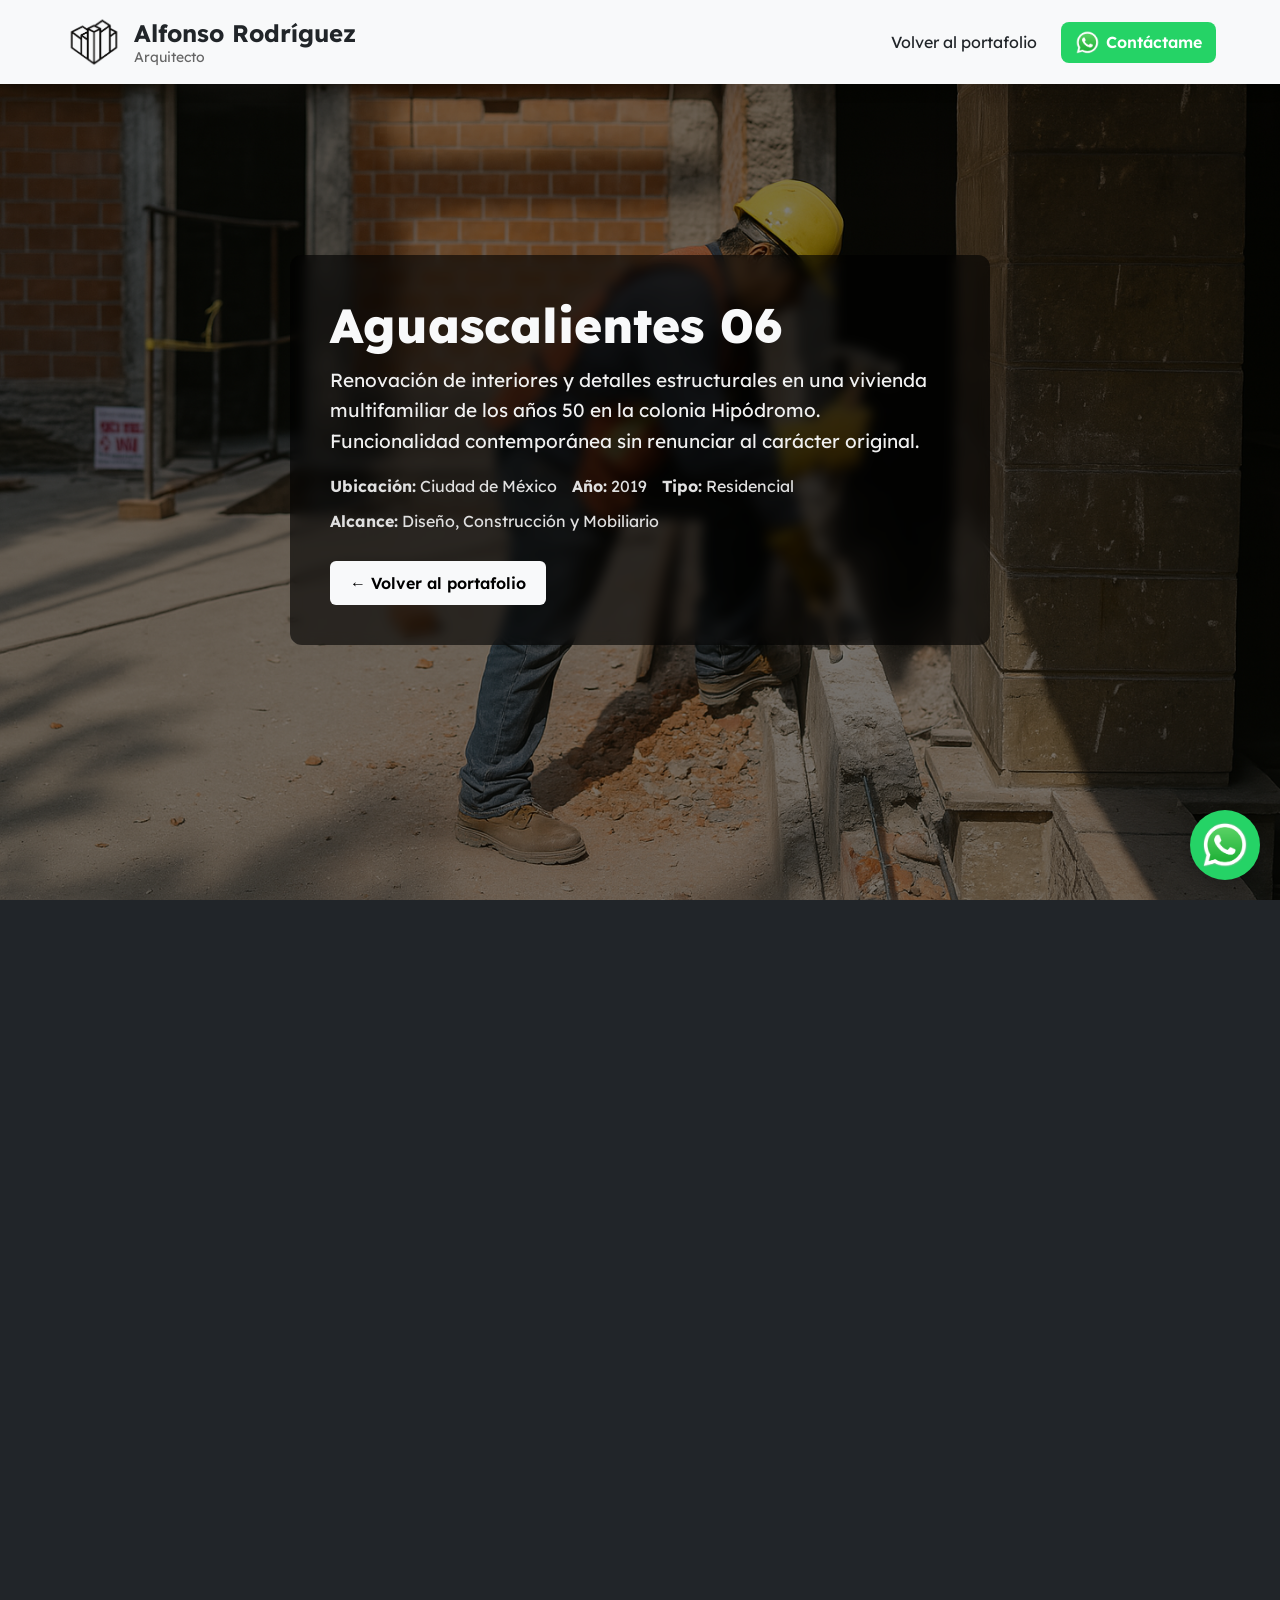
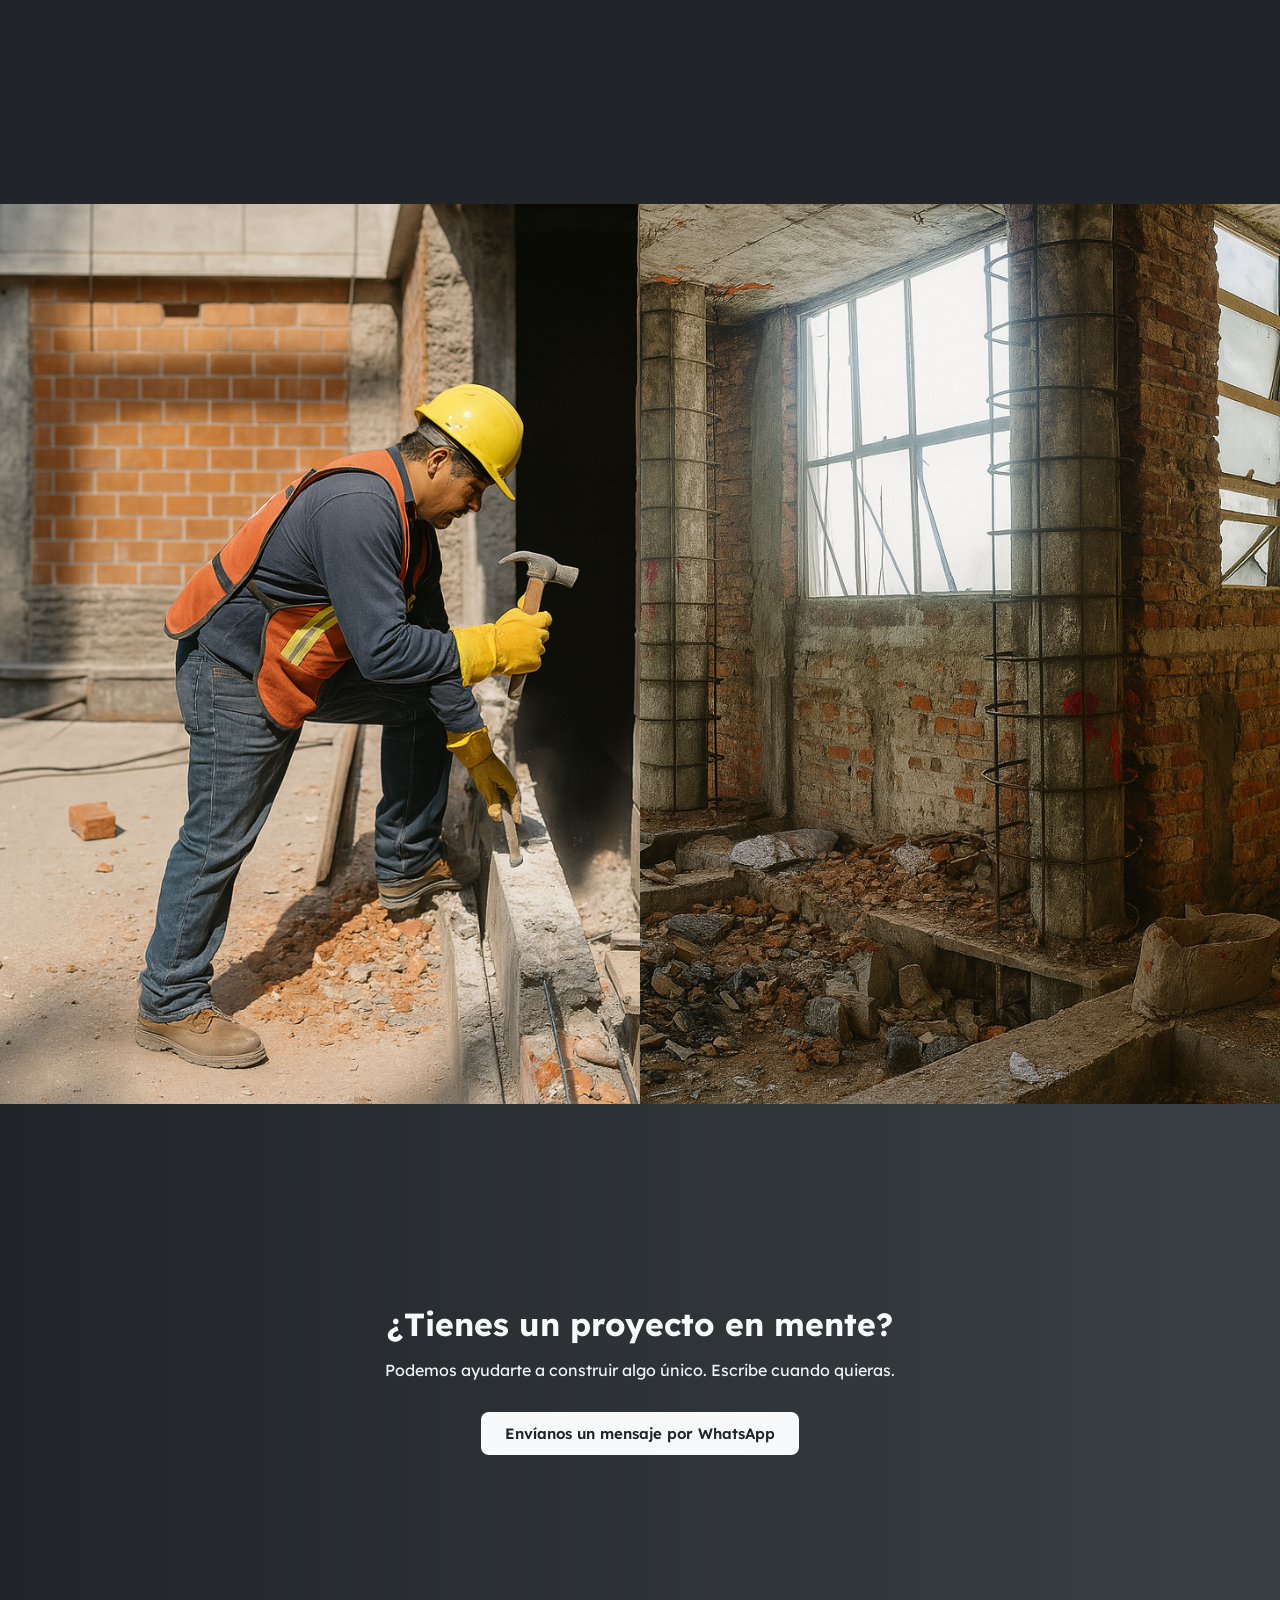
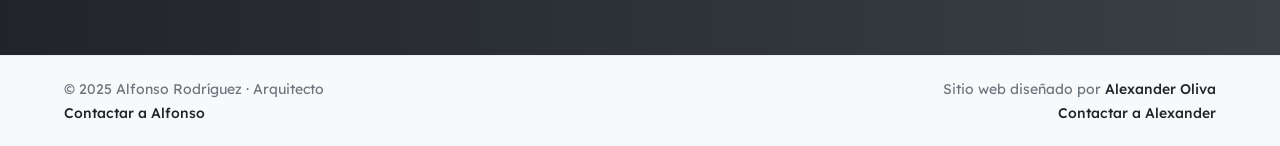
==== proyectos/aguascalientes06.html @ bf8546cd "Actualizacion 3 proyectos + cambio foto" ====
<!DOCTYPE html>
<html lang="es">
<head>
    <meta charset="UTF-8">
    <meta name="viewport" content="width=device-width, initial-scale=1.0">
    <title>Alfonso Rodríguez | Portafolio</title>
    <link rel="preconnect" href="https://fonts.googleapis.com">
    <link rel="preconnect" href="https://fonts.gstatic.com" crossorigin>
    <link href="https://fonts.googleapis.com/css2?family=Lexend:wght@100..900&display=swap" rel="stylesheet">
    <link rel="stylesheet" href="../styles.css">
    <link rel="icon" href="../img/logo.png">
    <meta property="og:image" content="https://alfonsorodriguez.netlify.app/img/amsterdam169_og.png">
    <link rel="icon" href="../img/logo.jpg" type="image/jpg">
</head>

<body>
    <header class="header">
        <div class="header__logo">
            <img src="../img/logo.png" alt="Logotipo" class="logo__img">
            <div class="header__logotxt">
                <h3 class="header__nombre">Alfonso Rodríguez</h3>
                <p class="header__puesto">Arquitecto</p>
            </div>
        </div>

        <button class="nav__toggle" aria-label="Abrir menú">☰</button>
        <div class="nav__overlay"></div>

        <nav class="nav">
            <button class="nav__close" aria-label="Cerrar menú">×</button>

            <a href="../index.html" class="nav__enlace">Volver al portafolio</a>
            <a href="https://wa.me/525566982409?text=Hola%2C%20Alfonso.%20Estoy%20interesado%20en%20tus%20servicios%20arquitect%C3%B3nicos%20y%20quisiera%20saber%20m%C3%A1s" target="_blank" class="nav__enlace nav__enlace--whatsapp">
                <img class="nav__whatsapp" src="../img/whatsapp.webp" alt="Logo Whatsapp">
                Contáctame
            </a>
        </nav>
    </header>

    <main class="nombreproyecto" style="background-image: url('../img/proyectos/aguascalientes06.png'); background-size: cover; background-position: center;">
        <div class="nombreproyecto__overlay"></div>

        <div class="nombreproyecto__contenido">
            <div class="nombreproyecto__txt">
            <h1 class="nombreproyecto__h1">Aguascalientes 06</h1>
            <p class="nombreproyecto__intro">
                Renovación de interiores y detalles estructurales en una vivienda multifamiliar de los años 50 en la colonia Hipódromo. Funcionalidad contemporánea sin renunciar al carácter original.
            </p>
            <div class="nombreproyecto__info">
                <span><strong>Ubicación:</strong> Ciudad de México</span>
                <span><strong>Año:</strong> 2019</span>
                <span><strong>Tipo:</strong> Residencial</span>
                <span><strong>Alcance:</strong> Diseño, Construcción y Mobiliario</span>
            </div>
            <a href="../index.html" class="nombreproyecto__btn">← Volver al portafolio</a>
            </div>
        </div>
        </main>

        <section class="mapa">
        <iframe class="mapa__frame" src="https://www.google.com/maps/embed?pb=!1m18!1m12!1m3!1d3763.0128495196324!2d-99.16900062415662!3d19.412021641356263!2m3!1f0!2f0!3f0!3m2!1i1024!2i768!4f13.1!3m3!1m2!1s0x85d1ff3e2c5e8ef1%3A0x8a8b8dd85778945a!2sCalle%20de%20Aguascalientes%206%2C%20Hip%C3%B3dromo%2C%20Cuauht%C3%A9moc%2C%2006100%20CDMX!5e0!3m2!1ses!2smx!4v1753591205629!5m2!1ses!2smx" width="600" height="450" style="border:0;" allowfullscreen="" loading="lazy" referrerpolicy="no-referrer-when-downgrade"></iframe>
        </section>

        <section class="galeria">
        <img src="../img/proyectos/aguascalientes06.png" alt="Vista principal de Aguascalientes 06" class="galeria__img">
        <img src="../img/proyectos/aguascalientes06/aguascalientes06-1.png" alt="Interior Aguascalientes 06" class="galeria__img">
    </section>

    <section class="cta animar-scroll">
        <h2 class="cta__titulo">¿Tienes un proyecto en mente?</h2>
        <p class="cta__subtitulo">Podemos ayudarte a construir algo único. Escribe cuando quieras.</p>
        <a href="https://wa.me/525566982409?text=Hola%2C%20Alfonso.%20Estoy%20interesado%20en%20tus%20servicios%20arquitect%C3%B3nicos%20y%20quisiera%20saber%20m%C3%A1s" target="_blank" class="cta__btn">Envíanos un mensaje por WhatsApp</a>
    </section>

    <footer class="footer">
        <div class="footer__contenido">
            <div class="footer__col">
            <p class="footer__nombre">© 2025 Alfonso Rodríguez · Arquitecto</p>
            <p class="footer__link"><a href="https://wa.me/525566982409" target="_blank">Contactar a Alfonso</a></p>
            </div>
            <div class="footer__col footer__col--autor">
            <p class="footer__autor">Sitio web diseñado por <a href="https://alexander-oliva.com" target="_blank">Alexander Oliva</a></p>
            <p class="footer__link"><a href="https://wa.me/525637185620" target="_blank">Contactar a Alexander</a></p>
            </div>
        </div>
    </footer>

    <a href="https://wa.me/525566982409?text=Hola%2C%20Alfonso.%20Estoy%20interesado%20en%20tus%20servicios%20arquitect%C3%B3nicos%20y%20quisiera%20saber%20m%C3%A1s" target="_blank" class="whatsapp-fijo" aria-label="Contáctame por WhatsApp">
        <img src="../img/whatsapp.webp" alt="Logo Whatsapp" class="whatsapp-icono">
    </a>

    <script src="../app.js"></script>
</body>
---- styles.css ----
:root {
    --colorPrimario: #212529;
    --colorSecundario: #f8f9fa;
    --colorTerciario: #6c757d;
}

* {
    padding: 0;
    margin: 0;
    box-sizing: border-box;
}

body {
    font-family: "Lexend", sans-serif;
    background-color: var(--colorPrimario);
}

/* HEADER */
.header {
    position: fixed;
    top: 0;
    width: 100%;
    background-color: var(--colorSecundario);
    display: flex;
    justify-content: space-between;
    align-items: center;
    padding: 12px 5%;
    box-shadow: 0 4px 16px rgba(0, 0, 0, 0.12);
    z-index: 1000;
}

/* LOGO */
.header__logo {
    display: flex;
    align-items: center;
    gap: 10px;
}

.logo__img {
    width: 60px;
    height: auto;
}

.header__nombre {
    font-size: 16px;
    font-weight: 700;
    color: var(--colorPrimario);
}

@media screen and (min-width: 768px) {
    .header__nombre {
        font-size: 24px;
    }
}

.header__puesto {
    font-size: 14px;
    margin: 0;
    color: #666;
}

/* Navegación */
.nav {
    display: flex;
    align-items: center;
    gap: 24px;
}

.nav__enlace {
    position: relative;
    text-decoration: none;
    font-size: 16px;
    color: var(--colorPrimario);
    transition: color 0.5s ease, transform 0.5s ease;
}

.nav__enlace::after {
    content: '';
    position: absolute;
    bottom: -4px;
    left: 0;
    width: 0%;
    height: 2px;
    background-color: var(--colorPrimario);
    transition: width 0.3s ease;
}

.nav__enlace:hover {
    color: var(--colorPrimario);
    transform: translateY(-2px);
}

.nav__enlace:hover::after {
    width: 100%;
}

.nav__enlace--whatsapp::after {
    display: none;
}


/* Botón hamburguesa */
.nav__toggle {
    display: none;
    background: none;
    border: none;
    font-size: 28px;
    color: var(--colorTerciario);
    cursor: pointer;
    z-index: 1101;
}

/* Overlay */
.nav__overlay {
    display: none;
    position: fixed;
    inset: 0;
    background-color: rgba(0, 0, 0, 0.4);
    z-index: 1100;
}

/* Nav base */
.nav {
    display: flex;
    align-items: center;
    gap: 24px;
    transition: all 0.3s ease;
}

/* Responsive nav */
@media (max-width: 768px) {
    .nav {
        position: fixed;
        top: 0;
        right: -100%;
        width: 260px;
        height: 100%;
        background-color: var(--colorSecundario);
        flex-direction: column;
        align-items: flex-end;
        padding: 100px 20px;
        gap: 40px;
        box-shadow: -2px 0 10px rgba(0, 0, 0, 0.1);
        transition: right 0.3s ease;
        z-index: 1102;
    }

    .nav__toggle {
        display: block;
    }

    .nav__overlay.active {
        display: block;
    }

    .nav.nav--visible {
        right: 0;
    }
}

/* Botón cerrar (X) dentro del menú */
.nav__close {
    position: absolute;
    top: 20px;
    right: 20px;
    background: none;
    border: none;
    font-size: 28px;
    color: var(--colorTerciario);
    cursor: pointer;
    display: none;
}

@media (max-width: 768px) {
    .nav__close {
        display: block;
    }
}

/* Botón WhatsApp */
.nav__enlace--whatsapp {
    background-color: #25D366;
    color: white !important;
    padding: 8px 14px;
    border-radius: 8px;
    font-weight: 600;
    display: flex;
    align-items: center;
    gap: 6px;
}

.nav__whatsapp {
    height: 25px;
}

/* HERO */
.hero {
    position: relative;
    height: 100vh;
    overflow: hidden;
    display: flex;
    align-items: center;
    justify-content: center;
    text-align: center;
    color: white;
}

.hero__video::-webkit-media-controls {
  display: none !important;
}

.hero__video {
    position: absolute;
    top: 0;
    left: 0;
    width: 100%;
    height: 100%;
    object-fit: cover;
    z-index: 1;
    display: block;
}

.hero__overlay {
    position: absolute;
    top: 0;
    left: 0;
    width: 100%;
    height: 100%;
    background-color: rgba(0, 0, 0, 0.5);
    z-index: 2;
}

.hero__contenido {
    position: relative;
    z-index: 3;
    max-width: 90%;
    padding: 20px;
    text-align: center;
    display: flex;
    flex-direction: column;
    align-items: center;
    justify-content: center;
}

/* Animación */
@keyframes fadeUp {
    0% {
        opacity: 0;
        transform: translateY(30px);
    }
    100% {
        opacity: 1;
        transform: translateY(0);
    }
}

.hero__titulo {
    font-size: 36px;
    font-weight: 800;
    background-image: url(img/bgtext.png);
    background-size: 200%;
    background-position: center;
    -webkit-background-clip: text;
    -webkit-text-fill-color: transparent;
    background-clip: text;
    color: transparent;
    margin-bottom: 10px;
    animation: fadeUp 1s ease-out both;
    line-height: 1.2;
    max-width: 100%;
    word-wrap: break-word;
}

@media screen and (min-width: 768px) {
    .hero__titulo {
        font-size: 72px;
    }
}

.hero__subtitulo {
    font-size: 14px;
    color: white;
    font-weight: bold;
    animation: fadeUp 1s ease-out both;
    animation-delay: 0.4s;
    max-width: 800px;
}

@media screen and (min-width: 768px) {
    .hero__subtitulo {
        font-size: 18px;
    }
}

.hero__btns {
    display: flex;
    gap: 20px;
    margin-top: 50px;
    flex-wrap: wrap;
    justify-content: center;
}

.hero__btn {
  padding: 14px 40px;
  font-size: 16px;
  font-weight: 600;
  border-radius: 10px;
  text-decoration: none;
  display: inline-flex;
  align-items: center;
  justify-content: center;
  transition: all 0.3s ease;
  min-height: 48px;
  box-shadow: 0 4px 12px rgba(0, 0, 0, 0.15);
}

.hero__btn--portafolio {
  background-color: var(--colorTerciario);
  color: #fff;
  padding: 10px 44px;
  border: none;
}

.hero__btn--portafolio:hover {
  background-color: var(--colorPrimario);
  transform: translateY(-2px);
}

.hero__btn--contactar {
  background-color: rgba(255, 255, 255, 0.1);
  color: #fff;
  padding: 10px 50px;
  border: none;
  backdrop-filter: blur(10px);
  -webkit-backdrop-filter: blur(10px);
}

.hero__btn--contactar:hover {
  background-color: rgba(255, 255, 255, 0.2);
  transform: translateY(-2px);
}

/* SERVICIOS */
/* Animación de entrada */
@keyframes fadeUp {
    from {
        opacity: 0;
        transform: translateY(40px);
    }
    to {
        opacity: 1;
        transform: translateY(0);
    }
}

.servicios {
    padding: 120px 5%;
    background-color: var(--colorPrimario);
    text-align: center;
}

.servicios__titulo {
    font-size: 32px;
    color: var(--colorSecundario);
    font-weight: 700;
    margin-bottom: 10px;
}

.servicios__descripcion {
    color: var(--colorSecundario);
    font-size: 16px;
    margin-bottom: 50px;
    animation-delay: 0.2s;
}

.servicios__grid {
    display: grid;
    gap: 30px;
    grid-template-columns: repeat(6, 1fr); /* 6 columnas por defecto */
    justify-items: center;
}

@media (max-width: 1200px) {
    .servicios__grid {
        grid-template-columns: repeat(3, 1fr);
    }
}

@media (max-width: 768px) {
    .servicios__grid {
        grid-template-columns: repeat(2, 1fr);
    }
}

@media (max-width: 480px) {
    .servicios__grid {
        grid-template-columns: 1fr;
    }
}

.servicio {
    background-color: #f9f9f9;
    border-radius: 12px;
    padding: 30px 20px;
    box-shadow: 0 8px 20px rgba(0, 0, 0, 0.04);
    transition: transform 0.3s ease, box-shadow 0.3s ease;
}

.servicio:nth-child(1) { animation-delay: 0.2s; }
.servicio:nth-child(2) { animation-delay: 0.4s; }
.servicio:nth-child(3) { animation-delay: 0.6s; }
.servicio:nth-child(4) { animation-delay: 0.8s; }
.servicio:nth-child(5) { animation-delay: 1s; }
.servicio:nth-child(6) { animation-delay: 1.2s; }

.servicio:hover {
    transform: translateY(-5px);
    box-shadow: 0 12px 24px rgba(0, 0, 0, 0.08);
}

.servicio__icono {
    width: 40px;
    height: 40px;
    margin-bottom: 16px;
}

.servicio__titulo {
    font-size: 18px;
    font-weight: 600;
    color: var(--colorPrimario);
    margin-bottom: 10px;
}

.servicio__texto {
    font-size: 14px;
    color: #444;
    line-height: 1.5;
}

/* Responsive adicional */
@media (max-width: 480px) {
    .servicios__titulo {
        font-size: 24px;
    }

    .servicios__descripcion {
        font-size: 15px;
    }

    .servicio__titulo {
        font-size: 16px;
    }

    .servicio__texto {
        font-size: 13px;
    }
}

/* ANIMACION DE ENTRADA */
.animar-scroll {
    opacity: 0;
    transform: translateY(40px);
    transition: opacity 0.6s ease-out, transform 0.6s ease-out;
}

.animado {
    opacity: 1;
    transform: translateY(0);
}

/* PROYECTOS */
.proyectos {
    padding: 120px 5%;
    background-color: var(--colorSecundario);
    text-align: center;
    border-bottom: 3px solid var(--colorPrimario);
}

.proyectos__titulo {
    font-size: 32px;
    color: var(--colorPrimario);
    font-weight: 700;
    margin-bottom: 10px;
}

.proyectos__descripcion {
    color: #666;
    font-size: 16px;
    margin-bottom: 40px;
}

.proyectos__grid {
    display: grid;
    gap: 30px;
}

@media (min-width: 480px) {
    .proyectos__grid {
        grid-template-columns: repeat(1, 1fr);
    }
}
@media (min-width: 1200px) {
    .proyectos__grid {
        grid-template-columns: repeat(3, 1fr);
    }
}

.proyecto {
    position: relative;
    overflow: hidden;
    border-radius: 12px;
    cursor: pointer;
    transition: transform 0.3s ease;
    opacity: 0;
    transform: translateY(40px);
    height: 300px;
}

.proyecto img {
    width: 100%;
    height: 100%;
    display: block;
    object-fit: cover;
    transition: transform 0.3s ease;
}

.proyecto__info {
    position: absolute;
    inset: 0;
    background-color: rgba(33, 37, 41, 0.85);
    color: #fff;
    display: flex;
    flex-direction: column;
    justify-content: space-between;
    align-items: center;
    padding: 20px;
    opacity: 0;
    transition: opacity 0.4s ease;
    text-align: center;
}

/* Responsive para móviles */
@media (max-width: 767px) {
    .proyecto__info {
        padding: 15px;
    }
}

.proyecto__top {
    width: 100%;
    display: flex;
    justify-content: center;
    margin-bottom: 12px;
}

/* Responsive para móviles */
@media (max-width: 767px) {
    .proyecto__top {
        margin-bottom: 8px;
    }
}

.proyecto__etiqueta {
    background-color: #fff;
    color: var(--colorPrimario);
    font-size: 12px;
    padding: 4px 12px;
    border-radius: 999px;
    font-weight: 600;
}

/* Responsive para móviles */
@media (max-width: 767px) {
    .proyecto__etiqueta {
        font-size: 10px;
        padding: 3px 8px;
    }
}

.proyecto__texto {
    display: flex;
    flex-direction: column;
    align-items: stretch;
    gap: 8px;
    width: 100%;
}

/* Responsive para móviles */
@media (max-width: 767px) {
    .proyecto__texto {
        gap: 6px;
    }
}

.proyecto__nombre {
    font-size: 24px;
    font-weight: 700;
    margin: 0;
    text-align: center;
    line-height: 1.2;
}

@media screen and (min-width: 768px) {
    .proyecto__nombre {
        font-size: 32px;
    }
}

/* Responsive para móviles */
@media (max-width: 767px) {
    .proyecto__nombre {
        font-size: 18px;
        line-height: 1.1;
    }
}

.proyecto__meta {
    display: flex;
    justify-content: space-between;
    font-size: 14px;
    color: #f5f5f5;
    line-height: 1.3;
}

.proyecto__meta span {
    margin: 0;
    line-height: 1.4;
}

.proyecto__rol {
    font-weight: 400;
    text-align: right;
}

/* Responsive para móviles - solo ajuste de tamaños */
@media (max-width: 767px) {
    .proyecto__meta {
        font-size: 12px;
    }
    
    .proyecto__rol {
        font-size: 12px;
    }
}

/* Hover */
.proyecto:hover .proyecto__info {
    opacity: 1;
}

.proyecto:hover img {
    transform: scale(1.05);
}

/* Animación scroll */
.animado {
    opacity: 1 !important;
    transform: translateY(0) !important;
    transition: opacity 0.6s ease, transform 0.6s ease;
}


/* MODAL */
.modal {
  position: fixed;
  top: 0; left: 0;
  width: 100%; height: 100%;
  background-color: rgba(0, 0, 0, 0.7);
  display: flex;
  justify-content: center;
  align-items: center;
  z-index: 9999;
  padding: 20px;
}
.modal.oculto {
  display: none;
}
.modal__contenido {
  position: relative;
  background: var(--colorSecundario);
  padding: 20px;
  border-radius: 12px;
  max-width: 900px;
  width: 100%;
  color: var(--colorPrimario);
  display: flex;
  flex-direction: column;
  align-items: center;
}
.modal__contenido img {
  width: 100%;
  max-height: 400px;
  object-fit: cover;
  border-radius: 8px;
}
.modal__texto {
  margin-top: 20px;
  width: 100%;
  text-align: center;
}
.modal__etiqueta {
  background-color: var(--colorPrimario);
  color: white;
  padding: 4px 10px;
  font-size: 12px;
  border-radius: 999px;
  display: inline-block;
  margin-bottom: 6px;
}
.modal__nombre {
  font-size: 24px;
  margin: 10px 0 5px;
}
.modal__meta {
  display: flex;
  justify-content: space-between;
  font-size: 14px;
  color: var(--colorTerciario);
  margin-bottom: 10px;
}
.modal__link {
  font-size: 14px;
  color: var(--colorPrimario);
  text-decoration: none;
  font-weight: 500;
}
.modal__cerrar {
  position: absolute;
  top: 10px;
  right: 10px;
  background: var(--colorPrimario);
  border: none;
  font-size: 24px;
  color: var(--colorSecundario);
  cursor: pointer;
  border-radius: 50%;
  width: 36px;
  height: 36px;
  line-height: 34px;
  text-align: center;
  box-shadow: 0 2px 5px rgba(0,0,0,0.2);
}
.modal__control {
  position: absolute;
  top: 50%;
  transform: translateY(-50%);
  background: var(--colorPrimario);
  border: none;
  color: var(--colorSecundario);
  font-size: 16px;
  padding: 5px 11px;
  cursor: pointer;
  z-index: 10;
  border-radius: 50%;
}

@media screen and (min-width: 768px) {
    .modal__control {
      font-size: 18px;
      padding: 12px 20px;
    }
}

.modal__anterior { left: 10px; }
.modal__siguiente { right: 10px; }

@media (max-width: 600px) {
  .modal__meta {
    flex-direction: column;
    gap: 4px;
    align-items: center;
  }
  .modal__control {
    top: auto;
    bottom: 20px;
  }
  .modal__anterior {
    left: 20px;
  }
  .modal__siguiente {
    right: 20px;
  }
}


/* NOSOTROS */
.nosotros {
  background-color: var(--colorSecundario);
  padding: 120px 5% 60px;
  color: var(--colorTerciario);
}
.nosotros__titulo {
  text-align: center;
  font-size: 36px;
  font-weight: 700;
  color: var(--colorPrimario);
  margin-bottom: 10px;
}
.nosotros__subtitulo {
  text-align: center;
  color: #555;
  font-size: 16px;
  margin-bottom: 40px;
}
.nosotros__grid {
  display: flex;
  flex-direction: column-reverse;
  gap: 40px;
  align-items: center;
}
@media (min-width: 900px) {
  .nosotros__grid {
    flex-direction: row;
    justify-content: space-between;
  }
}
.nosotros__encabezado {
  font-size: 24px;
  font-weight: 700;
  margin-bottom: 20px;
}
.nosotros__texto p {
  font-size: 18px;
  color: var(--colorTerciario);
  line-height: 1.8;
}

.nosotros__txt {
    margin-bottom: 15px;
}

.nosotros__datos {
  display: flex;
  gap: 20px;
  margin-top: 30px;
  justify-content: space-between;
}

@media screen and (min-width: 768px) {
    .nosotros__datos {
      justify-content: flex-start;
    }
}

.nosotros__dato {
  background-color: #f1f1f1;
  border-radius: 12px;
  padding: 20px 20px;
  text-align: center;
  box-shadow: 0 4px 10px rgba(0, 0, 0, 0.05);
  display: flex;
  flex-direction: column;
  align-items: center;
  justify-content: center;
}
.nosotros__numero {
  font-size: 24px;
  font-weight: 700;
  color: var(--colorPrimario);
}
.nosotros__descripcion {
  font-size: 12px;
  color: #444;
  margin: 0;
}
.nosotros__foto {
  position: relative;
}
.nosotros__marco {
  position: relative;
  border-radius: 20px;
  overflow: hidden;
  box-shadow: 0 10px 30px rgba(0, 0, 0, 0.1);
  width: 100%;
  max-width: 800px;
  aspect-ratio: 9 / 10; 
  margin: 0 auto;
}

.nosotros__img {
  width: 100%;
  height: 100%;
  object-fit: cover;
  display: block;
  border-radius: 0;
}

@media screen and (max-width: 480px) {
  .nosotros__marco {
    aspect-ratio: 3 / 4.2;
  }
}
.nosotros__badge,
.nosotros__insignia {
  position: absolute;
  background-color: var(--colorPrimario);
  color: white;
  font-size: 14px;
  padding: 4px 6px;
  border-radius: 999px;
}
.nosotros__badge {
  top: 10px;
  right: 10px;
}
.nosotros__insignia {
  top: 30%;
  left: 10px;
}
.nosotros__card {
  position: absolute;
  bottom: -10px;
  left: 50%;
  transform: translateX(-50%);
  background-color: white;
  border-radius: 12px;
  padding: 15px 16px 25px 16px;
  width: 80%;
  box-shadow: 0 2px 10px rgba(0,0,0,0.1);
  text-align: center;
  font-size: 13px;
  line-height: 1.4;
}
.nosotros__estrellas {
  margin-top: 4px;
  color: var(--colorPrimario);
}

/* PROCESO */
.proceso {
  padding: 70px 5%;
  background-color: var(--colorSecundario);
  text-align: center;
}
.proceso__titulo {
  font-size: 32px;
  color: var(--colorPrimario);
  font-weight: 700;
  margin-bottom: 10px;
}
.proceso__subtitulo {
  font-size: 16px;
  color: #444;
  margin-bottom: 50px;
}
.proceso__grid {
  display: grid;
  gap: 30px;
  grid-template-columns: 1fr;
}
@media (min-width: 768px) {
  .proceso__grid {
    grid-template-columns: repeat(2, 1fr);
  }
}
@media (min-width: 1200px) {
  .proceso__grid {
    grid-template-columns: repeat(4, 1fr);
  }
}
.proceso__item {
  background-color: #f9f9f9;
  padding: 30px;
  border-radius: 12px;
  text-align: left;
  position: relative;
  box-shadow: 0 4px 12px rgba(0,0,0,0.05);
  transition: transform 0.8s ease;
}
.proceso__item:hover {
  transform: translateY(-5px);
}
.proceso__icono {
  font-size: 16px;
  font-weight: bold;
  background-color: var(--colorPrimario);
  color: white;
  width: 32px;
  height: 32px;
  border-radius: 50%;
  display: flex;
  align-items: center;
  justify-content: center;
  margin-bottom: 12px;
}
.proceso__paso {
  font-size: 18px;
  font-weight: 700;
  margin-bottom: 10px;
  color: var(--colorTerciario);
  position: relative;
  display: inline-block;
}
.proceso__paso::after {
  content: '';
  position: absolute;
  bottom: -4px;
  left: 0;
  height: 2px;
  width: 100%;
  background-color: var(--colorPrimario);
  transform: scaleX(0);
  transform-origin: left;
  transition: transform 0.6s ease;
}
.proceso__item:hover .proceso__paso::after {
  transform: scaleX(1);
}
.proceso__texto {
  font-size: 14px;
  color: #555;
  margin-bottom: 12px;
}
.proceso__lista {
  list-style: none;
  padding-left: 0;
  font-size: 14px;
  color: #333;
}
.proceso__lista li {
  margin-bottom: 6px;
  position: relative;
  padding-left: 18px;
}
.proceso__lista li::before {
  content: '✔';
  position: absolute;
  left: 0;
  color: var(--colorPrimario);
  font-weight: bold;
}

/* CTA */
.cta {
  background: linear-gradient(270deg, var(--colorPrimario), var(--colorTerciario), var(--colorPrimario));
  background-size: 600% 600%;
  animation: gradientWave 12s ease infinite;
  padding: 200px 5%;
  text-align: center;
  color: var(--colorSecundario);
  transition: opacity 0.6s ease, transform 0.6s ease;
  opacity: 0;
  transform: translateY(40px);
}
@keyframes gradientWave {
  0% { background-position: 0% 50%; }
  50% { background-position: 100% 50%; }
  100% { background-position: 0% 50%; }
}
.cta__titulo {
  font-size: clamp(24px, 5vw, 32px);
  font-weight: 700;
  margin-bottom: 16px;
}
.cta__subtitulo {
  font-size: 16px;
  max-width: 600px;
  margin: 0 auto 32px;
  color: #eaf6fb;
}
.cta__btn {
  background-color: var(--colorSecundario);
  color: var(--colorPrimario);
  padding: 12px 24px;
  font-size: 15px;
  font-weight: 600;
  border-radius: 8px;
  text-decoration: none;
  display: inline-block;
  transition: all 0.3s ease;
}
.cta__btn:hover {
  transform: translateY(-2px);
  box-shadow: 0 4px 12px rgba(0, 0, 0, 0.2);
}
@media screen and (max-width: 480px) {
  .cta__btn {
    animation: pulse 2.4s infinite;
  }
}
@keyframes pulse {
  0% { box-shadow: 0 0 0 0 rgba(255, 255, 255, 0.4); }
  70% { box-shadow: 0 0 0 10px rgba(255, 255, 255, 0); }
  100% { box-shadow: 0 0 0 0 rgba(255, 255, 255, 0); }
}
.animado {
  opacity: 1 !important;
  transform: translateY(0) !important;
}

/* FOOTER */
.footer {
  background-color: var(--colorSecundario);
  color: var(--colorTerciario);
  padding: 24px 5%;
  font-size: 14px;
  border-top: 1px solid #eee;
}
.footer__contenido {
  display: flex;
  flex-wrap: wrap;
  justify-content: space-between;
  gap: 20px;
  max-width: 1200px;
  margin: 0 auto;
}
.footer__col {
  flex: 1 1 45%;
  min-width: 250px;
  display: flex;
  flex-direction: column;
  gap: 6px;
}
.footer__col--autor {
  align-items: flex-end;
  text-align: right;
}
.footer__nombre,
.footer__autor,
.footer__link {
  margin: 0;
}
.footer__link a,
.footer__autor a {
  display: inline-block;
  color: var(--colorPrimario);
  font-weight: 500;
  text-decoration: none;
  position: relative;
  transition: color 0.3s ease;
}
.footer__link a::after,
.footer__autor a::after {
  content: "";
  position: absolute;
  bottom: -2px;
  left: 0;
  width: 0%;
  height: 2px;
  background-color: var(--colorPrimario);
  transition: width 0.3s ease;
}
.footer__link a:hover::after,
.footer__autor a:hover::after {
  width: 100%;
}
.footer__link a:hover,
.footer__autor a:hover {
  color: var(--colorTerciario);
}
@media screen and (max-width: 768px) {
  .footer__contenido {
    flex-direction: column;
    align-items: flex-start;
    text-align: left;
  }
  .footer__col,
  .footer__col--autor {
    width: 100%;
    align-items: flex-start;
    text-align: left;
  }
}

/* BOTÓN DE WHATSAPP */
.whatsapp-fijo {
  position: fixed;
  bottom: 20px;
  right: 20px;
  background-color: #25D366;
  padding: 10px;
  border-radius: 50%;
  box-shadow: 0 4px 12px rgba(0,0,0,0.2);
  text-decoration: none;
  z-index: 9999;
  transition: background-color 0.3s ease, transform 0.2s ease;
  display: flex;
  align-items: center;
  justify-content: center;
  width: 50px;
  height: 50px;
}

@media screen and (min-width: 768px) {
    .whatsapp-fijo {
        width: 70px;
        height: 70px;
    }
}

.whatsapp-fijo:hover {
  background-color: #1da851;
  transform: translateY(-2px);
}
.whatsapp-icono {
  width: 28px;
  height: 28px;
  display: block;
}

@media screen and (min-width: 768px) {
    .whatsapp-icono {
        width: 50px;
        height: 50px;
        display: block;
    }
}



/* PROYECTOS PÁGINAS INTERNAS */
.nombreproyecto {
  position: relative;
  height: 100vh;
  display: flex;
  align-items: center;
  justify-content: center;
  padding: 0 20px;
  color: var(--colorSecundario);
  background-size: cover;
  background-position: center;
  background-repeat: no-repeat;
}

.nombreproyecto__overlay {
  position: absolute;
  inset: 0;
  background-color: rgba(0, 0, 0, 0.5);
  z-index: 1;
}

.nombreproyecto__contenido {
  position: relative;
  z-index: 2;
  background-color: rgba(0, 0, 0, 0.6);
  backdrop-filter: blur(6px);
  padding: 30px 25px;
  border-radius: 12px;
  max-width: 700px;
  width: 100%;
  box-sizing: border-box;
}

.nombreproyecto__h1 {
  font-size: 32px;
  margin-bottom: 10px;
  font-weight: 800;
  color: var(--colorSecundario);
}

.nombreproyecto__intro {
  font-size: 16px;
  margin-bottom: 20px;
  line-height: 1.6;
  color: #f0f0f0;
}

.nombreproyecto__info {
  display: flex;
  flex-wrap: wrap;
  gap: 15px;
  font-size: 14px;
  margin-bottom: 30px;
  color: #e0e0e0;
}

.nombreproyecto__btn {
  display: inline-block;
  padding: 12px 20px;
  background-color: var(--colorSecundario);
  color: #000;
  font-weight: 600;
  text-decoration: none;
  border-radius: 6px;
  transition: background 0.3s ease;
  font-size: 15px;
}

.nombreproyecto__btn:hover {
  background-color: #fff;
}

/* Responsive */
@media (min-width: 480px) {
  .nombreproyecto__contenido {
    padding: 40px;
  }

  .nombreproyecto__h1 {
    font-size: 36px;
  }

  .nombreproyecto__intro {
    font-size: 17px;
  }

  .nombreproyecto__info {
    font-size: 15px;
  }

  .nombreproyecto__btn {
    font-size: 16px;
  }
}

@media (min-width: 768px) {
  .nombreproyecto__h1 {
    font-size: 42px;
  }

  .nombreproyecto__intro {
    font-size: 18px;
  }

  .nombreproyecto__info {
    font-size: 16px;
  }
}

@media (min-width: 1024px) {
  .nombreproyecto__h1 {
    font-size: 48px;
  }

  .nombreproyecto__intro {
    font-size: 19px;
  }
}

/* MAPA */
.mapa__frame {
    height: 100vh;
    width: 100%;
}

.galeria {
    display: grid;
    grid-template-columns: repeat(1, 1fr);
}

@media screen and (min-width: 768px) {
    .galeria {
        grid-template-columns: repeat(2, 1fr);
    }
}

.galeria__img {
    width: 100%;
    height: 25vh;
    object-fit: cover;
}

@media screen and (min-width: 768px) {
    .galeria__img {
        height: 100vh;
    }
}
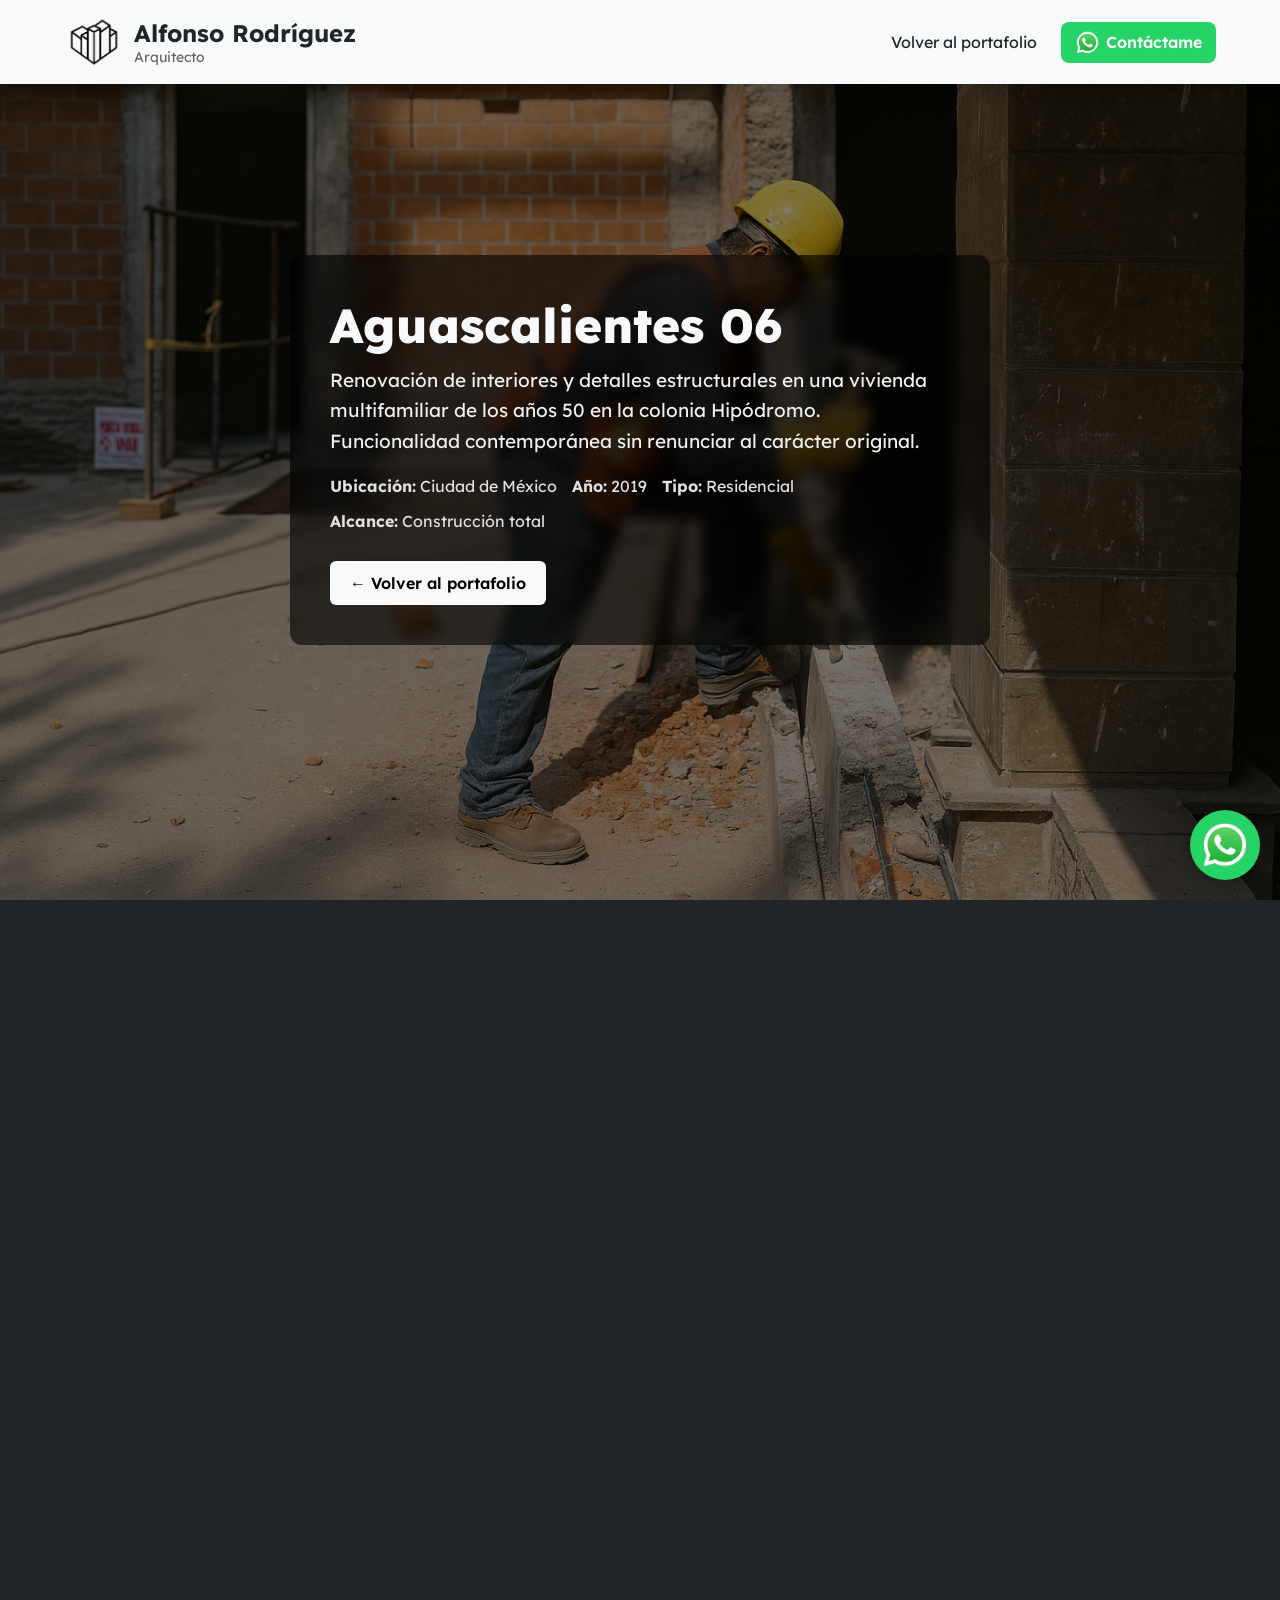
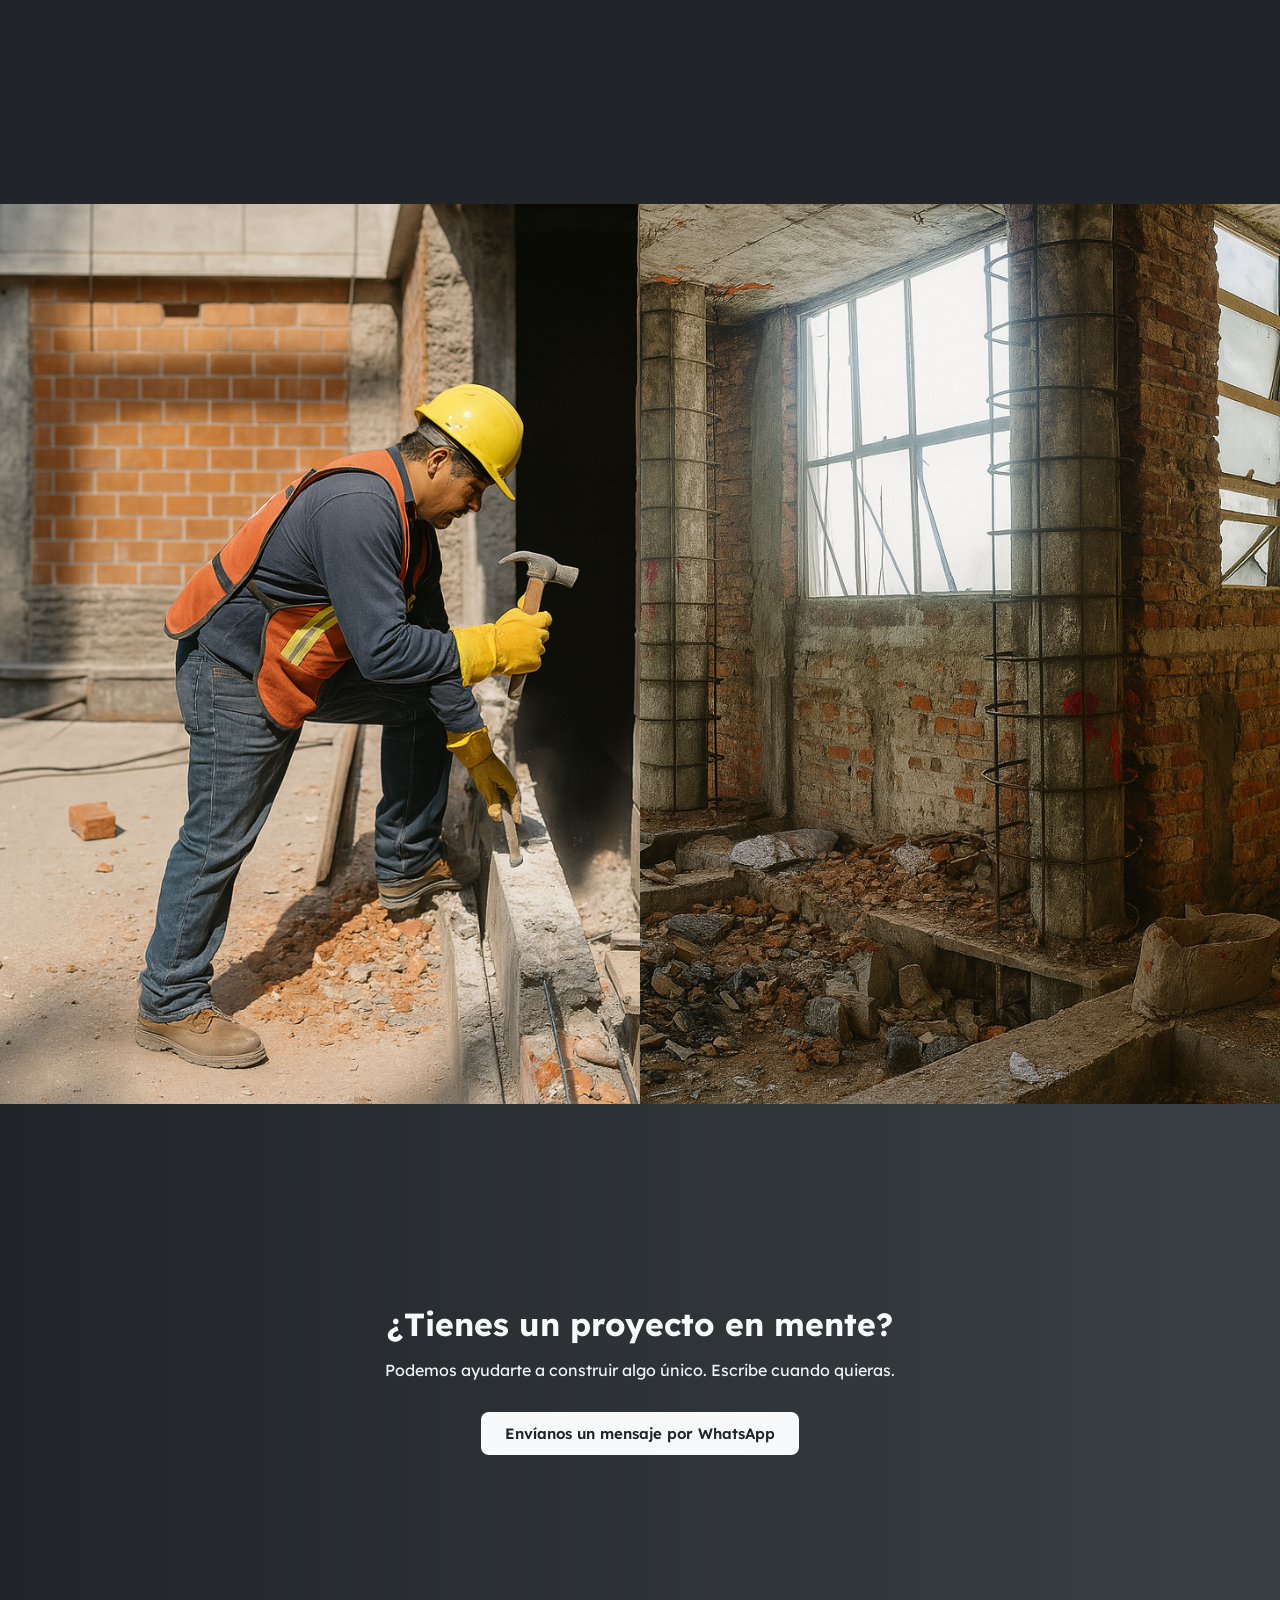
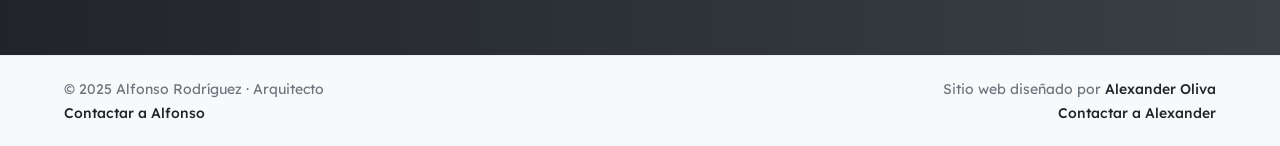
==== commit 41f1aea0: "Correccion alcance proyectos existentes" ====
--- a/proyectos/aguascalientes06.html
+++ b/proyectos/aguascalientes06.html
@@ -50,7 +50,7 @@
                 <span><strong>Ubicación:</strong> Ciudad de México</span>
                 <span><strong>Año:</strong> 2019</span>
                 <span><strong>Tipo:</strong> Residencial</span>
-                <span><strong>Alcance:</strong> Diseño, Construcción y Mobiliario</span>
+                <span><strong>Alcance:</strong> Construcción total</span>
             </div>
             <a href="../index.html" class="nombreproyecto__btn">← Volver al portafolio</a>
             </div>
